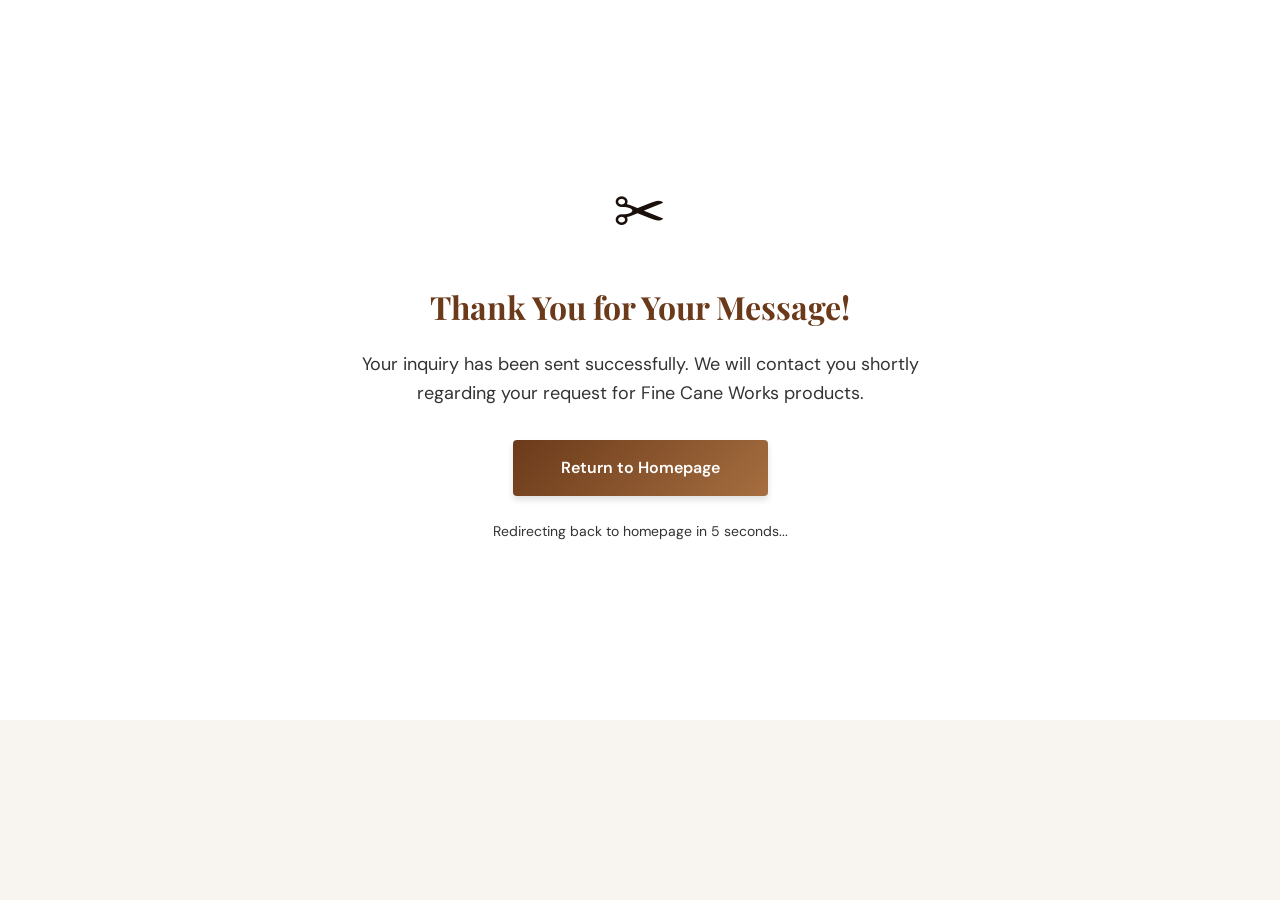
==== thanks.html @ 15c2ff58 "Add Website Pages" ====
<!DOCTYPE html>
<html lang="en">
<head>
    <meta charset="UTF-8">
    <meta name="viewport" content="width=device-width, initial-scale=1.0">
    <meta http-equiv="refresh" content="5;url=index.html">
    <title>Thank You - Fine Cane Works</title>
    <link rel="preconnect" href="https://fonts.googleapis.com">
    <link href="https://fonts.googleapis.com/css2?family=Playfair+Display:wght@400;700&family=DM+Sans:wght@400;500;600;700&display=swap" rel="stylesheet">
    <link rel="stylesheet" href="style.css">
    <style>
        .thank-you-page {
            min-height: 80vh;
            display: flex;
            flex-direction: column;
            align-items: center;
            justify-content: center;
            text-align: center;
            background: var(--color-white);
            padding: var(--spacing-xxxl);
        }
        .thank-you-icon {
            font-size: 4rem;
            margin-bottom: var(--spacing-lg);
        }
        .thank-you-title {
            font-size: var(--font-size-xxxl);
            color: var(--color-primary);
            margin-bottom: var(--spacing-lg);
        }
        .thank-you-message {
            font-size: var(--font-size-lg);
            color: var(--color-text-medium);
            max-width: 600px;
            margin-bottom: var(--spacing-xl);
        }
        .thank-you-btn {
            padding: var(--spacing-md) var(--spacing-xxl);
            font-size: var(--font-size-base);
            font-weight: 600;
            border-radius: var(--border-radius-sm);
            cursor: pointer;
            transition: transform var(--transition-speed) var(--transition-easing);
        }
        .thank-you-btn:hover { transform: translateY(-2px); }
        .auto-redirect {
            font-size: var(--font-size-sm);
            color: var(--color-text-medium);
            margin-top: var(--spacing-lg);
        }
    </style>
    <style>
        .thank-you-page {
            min-height: 80vh;
            display: flex;
            flex-direction: column;
            align-items: center;
            justify-content: center;
            text-align: center;
            background: var(--color-white);
            padding: var(--spacing-xxxl);
        }
        .thank-you-icon {
            font-size: 4rem;
            margin-bottom: var(--spacing-lg);
        }
        .thank-you-title {
            font-size: var(--font-size-xxxl);
            color: var(--color-primary);
            margin-bottom: var(--spacing-lg);
        }
        .thank-you-message {
            font-size: var(--font-size-lg);
            color: var(--color-text-medium);
            max-width: 600px;
            margin-bottom: var(--spacing-xl);
        }
        .thank-you-btn {
            padding: var(--spacing-md) var(--spacing-xxl);
            font-size: var(--font-size-base);
            font-weight: 600;
            border-radius: var(--border-radius-sm);
            cursor: pointer;
            transition: transform var(--transition-speed) var(--transition-easing);
        }
        .thank-you-btn:hover { transform: translateY(-2px); }
    </style>
</head>
<body>
    <a href="index.html" class="skip-link">Skip to main content</a>

    <main>
        <div class="thank-you-page">
            <div class="thank-you-icon">✂</div>
            <h1 class="thank-you-title">Thank You for Your Message!</h1>
            <p class="thank-you-message">
                Your inquiry has been sent successfully. We will contact you shortly regarding your request for Fine Cane Works products.
            </p>
            <a href="index.html" class="btn btn-primary thank-you-btn">Return to Homepage</a>
            <p class="auto-redirect">Redirecting back to homepage in 5 seconds...</p>
        </div>
    </main>
</body>
</html>
---- style.css ----
/* ========================================
   Fine Cane Works - Clean Website
   No Images - Text Focused Design
   ======================================== */

:root {
    /* High Contrast Colors */
    --color-primary: #6B3A1A;
    --color-primary-dark: #4a2910;
    --color-secondary: #D4B88C;
    --color-accent: #A66E40;
    --color-text: #1a0f0a;
    --color-text-medium: #333333;
    --color-text-light: #555555;
    --color-white: #FFFFFF;
    --color-light-bg: #F8F5F0;
    --color-light-border: #E8E4DA;
    --color-success: #10b981;
    --color-error: #ef4444;

    /* Gradients */
    --gradient-primary: linear-gradient(135deg, var(--color-primary), var(--color-accent));

    /* Spacing */
    --spacing-xs: 0.25rem;
    --spacing-sm: 0.5rem;
    --spacing-md: 1rem;
    --spacing-lg: 1.5rem;
    --spacing-xl: 2rem;
    --spacing-xxl: 3rem;
    --spacing-xxxl: 4rem;

    /* Typography */
    --font-heading: 'Playfair Display', serif;
    --font-body: 'DM Sans', sans-serif;
    --font-size-xs: 0.75rem;
    --font-size-sm: 0.875rem;
    --font-size-base: 1rem;
    --font-size-lg: 1.125rem;
    --font-size-xl: 1.25rem;
    --font-size-xxl: 1.5rem;
    --font-size-xxxl: 2rem;
    --font-size-hero: 2.8rem;
    --line-height-tight: 1.2;
    --line-height-normal: 1.6;
    --line-height-loose: 1.75;

    /* Effects */
    --transition-speed: 0.3s;
    --transition-easing: ease;
    --shadow-sm: 0 1px 3px rgba(0, 0, 0, 0.08);
    --shadow-md: 0 4px 6px rgba(0, 0, 0, 0.12);
    --shadow-lg: 0 10px 25px rgba(0, 0, 0, 0.15);
    --shadow-xl: 0 20px 40px rgba(0, 0, 0, 0.18);
    --border-radius: 8px;
    --border-radius-sm: 4px;
}

/* Reset & Base */
*, *::before, *::after {
    box-sizing: border-box;
    margin: 0;
    padding: 0;
}

html {
    scroll-behavior: smooth;
    font-size: 100%;
    -webkit-font-smoothing: antialiased;
    -moz-osx-font-smoothing: grayscale;
}

body {
    font-family: var(--font-body);
    font-size: var(--font-size-base);
    line-height: var(--line-height-normal);
    color: var(--color-text);
    background-color: var(--color-light-bg);
    font-weight: 400;
}

/* Typography */
h1, h2, h3, h4, h5, h6 {
    font-family: var(--font-heading);
    line-height: var(--line-height-tight);
    font-weight: 700;
    color: var(--color-text);
    margin-bottom: var(--spacing-md);
}

h1 { font-size: var(--font-size-hero); }
h2 { font-size: var(--font-size-xxl); }
h3 { font-size: var(--font-size-xxl); }

p {
    margin-bottom: var(--spacing-md);
    color: var(--color-text-medium);
}

a {
    color: var(--color-primary);
    text-decoration: none;
    transition: var(--transition-speed) var(--transition-easing);
}

a:hover { text-decoration: underline; }

a:focus-visible {
    outline: 2px solid var(--color-primary);
    outline-offset: 2px;
}

/* Utilities */
.container {
    width: 100%;
    max-width: 1200px;
    margin: 0 auto;
    padding: 0 var(--spacing-xxxl);
}

.text-center { text-align: center; }
.btn {
    display: inline-block;
    padding: var(--spacing-sm) var(--spacing-xxl);
    font-size: var(--font-size-base);
    font-weight: 600;
    text-align: center;
    border: none;
    border-radius: var(--border-radius-sm);
    cursor: pointer;
    transition: var(--transition-speed) var(--transition-easing);
    line-height: 1.5;
}

.btn:hover, .btn:focus-visible { transform: translateY(-2px); }

.btn-primary {
    background: var(--gradient-primary);
    color: var(--color-white);
    box-shadow: var(--shadow-md);
}

.btn-primary:hover, .btn-primary:focus-visible { box-shadow: var(--shadow-lg); }

.btn-secondary {
    background: var(--color-primary);
    color: var(--color-white);
    box-shadow: var(--shadow-md);
}

.btn-outline {
    background-color: transparent;
    color: var(--color-primary);
    border: 2px solid var(--color-primary);
}

.btn-block { width: 100%; }

.skip-link {
    position: absolute;
    top: -40px;
    left: 6px;
    background: var(--color-primary);
    color: var(--color-white);
    padding: var(--spacing-xs) var(--spacing-md);
    text-decoration: none;
    border-radius: var(--border-radius-sm);
    z-index: 1000;
    transition: var(--transition-speed) var(--transition-easing);
}

.skip-link:focus { top: 6px; }

/* Header */
.site-header {
    position: sticky;
    top: 0;
    background: var(--color-white);
    border-bottom: 1px solid var(--color-light-border);
    padding: var(--spacing-md) 0;
    z-index: 99;
    box-shadow: var(--shadow-sm);
}

.header-container {
    display: flex;
    justify-content: space-between;
    align-items: center;
}

.logo {
    display: flex;
    align-items: center;
    gap: var(--spacing-sm);
    font-family: var(--font-heading);
    font-size: var(--font-size-xxl);
    font-weight: 700;
    color: var(--color-primary);
}

.logo-icon { font-size: 1.5rem; }

.main-nav { position: relative; }

.nav-links {
    display: flex;
    gap: var(--spacing-xxl);
    list-style: none;
}

.nav-link {
    color: var(--color-text);
    font-weight: 500;
    padding: var(--spacing-sm) 0;
    position: relative;
    font-size: var(--font-size-sm);
}

.nav-link:hover, .nav-link:focus-visible { color: var(--color-primary); }

.nav-link::after {
    content: '';
    position: absolute;
    bottom: 0;
    left: 0;
    width: 0;
    height: 2px;
    background: var(--color-primary);
    transition: width var(--transition-speed) var(--transition-easing);
}

.nav-link:hover::after, .nav-link:focus-visible::after { width: 100%; }

/* Mobile Menu */
.mobile-menu-btn {
    display: none;
    background: none;
    border: none;
    cursor: pointer;
    padding: var(--spacing-sm);
    z-index: 1001;
}

.hamburger, .close-icon {
    display: block;
    width: 24px;
    height: 2px;
    background: var(--color-text);
    position: relative;
    transition: var(--transition-speed) var(--transition-easing);
}

.hamburger { position: relative; }

.hamburger::before,
.hamburger::after {
    content: '';
    position: absolute;
    left: 0;
    right: 0;
    height: 2px;
    background: var(--color-text);
    transition: var(--transition-speed) var(--transition-easing);
}

.hamburger::before { top: -8px; }
.hamburger::after { top: 8px; }

.close-icon {
    position: absolute;
    top: 0;
    left: 50%;
    transform: translateX(-50%) rotate(45deg);
    opacity: 0;
    transition: opacity var(--transition-speed) var(--transition-easing);
}

.mobile-menu-btn[aria-expanded="true"] .hamburger { background: transparent; }
.mobile-menu-btn[aria-expanded="true"] .hamburger::before { transform: rotate(-45deg) translate(-50%, 50%); }
.mobile-menu-btn[aria-expanded="true"] .hamburger::after { transform: rotate(45deg) translate(-50%, -50%); }
.mobile-menu-btn[aria-expanded="true"] .close-icon { opacity: 1; }

/* Hero Section */
.hero {
    min-height: 80vh;
    padding: var(--spacing-xxxl) var(--spacing-xxxl) var(--spacing-xxxl) var(--spacing-xxxl);
    background: var(--gradient-primary);
    display: flex;
    align-items: center;
    justify-content: center;
    text-align: center;
}

.hero-content {
    max-width: 800px;
}

.hero-title {
    font-size: var(--font-size-xxxl);
    color: var(--color-white);
    line-height: var(--line-height-tight);
    margin-bottom: var(--spacing-lg);
}

.hero-subtitle {
    font-size: var(--font-size-lg);
    color: var(--color-white);
    margin-bottom: var(--spacing-xxl);
    font-weight: 400;
}

.hero-cta {
    display: flex;
    gap: var(--spacing-md);
    flex-wrap: wrap;
    justify-content: center;
}

/* Section Styles */
section { padding: var(--spacing-xxxl) var(--spacing-xxxl); }

.section-header {
    text-align: center;
    margin-bottom: var(--spacing-xxxl);
}

.section-title {
    font-size: var(--font-size-xxxl);
    color: var(--color-primary);
    margin-bottom: var(--spacing-md);
    position: relative;
}

.section-title::after {
    content: '';
    position: absolute;
    bottom: -10px;
    left: 50%;
    transform: translateX(-50%);
    width: 60px;
    height: 3px;
    background: var(--gradient-primary);
    border-radius: 2px;
}

.section-subtitle {
    font-size: var(--font-size-lg);
    color: var(--color-text-medium);
}

.lead {
    font-size: var(--font-size-lg);
    font-weight: 500;
    color: var(--color-text);
    margin-bottom: var(--spacing-lg);
    line-height: var(--line-height-loose);
}

/* About Section */
.about {
    background: var(--color-white);
}

.about-grid {
    display: grid;
    grid-template-columns: 1fr;
    gap: var(--spacing-xxxl);
    align-items: center;
}

.about-text { color: var(--color-text); }

.about-text p {
    color: var(--color-text-medium);
    line-height: var(--line-height-loose);
}

.features-grid {
    display: grid;
    grid-template-columns: repeat(auto-fit, minmax(200px, 1fr));
    gap: var(--spacing-lg);
    margin-top: var(--spacing-lg);
}

.feature-item {
    background: var(--color-light-bg);
    padding: var(--spacing-md);
    border-radius: var(--border-radius);
    text-align: center;
    border: 1px solid var(--color-light-border);
}

.feature-item .feature-icon {
    font-size: 2rem;
    display: block;
    margin-bottom: var(--spacing-sm);
    color: var(--color-primary);
}

.feature-item h4 {
    font-size: var(--font-size-base);
    color: var(--color-text);
    margin-bottom: var(--spacing-xs);
}

.feature-item p {
    font-size: var(--font-size-sm);
    color: var(--color-text-medium);
    margin-bottom: 0;
}

.craft { background: var(--color-light-bg); }

.craft-content {
    display: grid;
    grid-template-columns: 1fr;
    gap: var(--spacing-xxxl);
    align-items: center;
}

.craft-text { color: var(--color-text); }

.craft-list {
    list-style: none;
    display: grid;
    gap: var(--spacing-sm);
}

.craft-list li {
    display: flex;
    align-items: center;
    gap: var(--spacing-xs);
    font-size: var(--font-size-sm);
    padding: var(--spacing-xs) 0;
}

.craft-note {
    margin-top: var(--spacing-lg);
    font-style: italic;
    color: var(--color-text-medium);
    padding: var(--spacing-md);
    background: var(--color-white);
    border-radius: var(--border-radius);
}

.product-grid {
    display: grid;
    grid-template-columns: repeat(auto-fit, minmax(280px, 1fr));
    gap: var(--spacing-xxl);
}

.product-card {
    background: var(--color-white);
    border-radius: var(--border-radius);
    box-shadow: var(--shadow-md);
    transition: transform var(--transition-speed) var(--transition-easing),
                box-shadow var(--transition-speed) var(--transition-easing);
    border: 1px solid var(--color-light-border);
    overflow: hidden;
}

.product-card:hover {
    transform: translateY(-8px);
    box-shadow: var(--shadow-lg);
}

.product-image {
    background: linear-gradient(135deg, var(--color-light-bg), var(--color-light-border));
    height: 200px;
    display: flex;
    align-items: center;
    justify-content: center;
}

.product-placeholder {
    display: flex;
    flex-direction: column;
    align-items: center;
    justify-content: center;
    gap: 0.5rem;
}

.product-placeholder::before {
    content: "";
    font-size: 3rem;
    color: var(--color-primary);
}

.product-placeholder span {
    color: var(--color-primary);
    font-size: var(--font-size-lg);
    font-weight: 700;
}

.product-info { padding: var(--spacing-lg); }

.product-name {
    color: var(--color-primary);
    margin-bottom: var(--spacing-sm);
}

.product-description {
    color: var(--color-text-medium);
    font-size: var(--font-size-sm);
    line-height: var(--line-height-loose);
    margin-bottom: var(--spacing-md);
}

.product-features {
    list-style: none;
    padding-left: 0;
    margin-bottom: var(--spacing-md);
    font-size: var(--font-size-sm);
}

.product-features li {
    padding: 2px 0;
    border-bottom: 1px solid var(--color-light-border);
}

.product-features li:last-child { border-bottom: none; }

/* Contact Section */
.contact {
    background: var(--color-white);
    color: var(--color-text);
}

.contact-content {
    display: grid;
    grid-template-columns: 1fr 1fr;
    gap: var(--spacing-xxxl);
}

.contact-heading {
    font-size: var(--font-size-xxl);
    color: var(--color-text);
    margin-bottom: var(--spacing-lg);
}

.contact-detail {
    margin-bottom: var(--spacing-md);
    font-size: var(--font-size-sm);
    color: var(--color-text-medium);
}

.contact-link {
    color: var(--color-primary);
    font-weight: 500;
}

.contact-link:hover { color: var(--color-primary-dark); }

.contact-note { margin-top: var(--spacing-lg); font-size: var(--font-size-sm); opacity: 0.9; }

.contact-actions {
    display: flex;
    flex-direction: column;
    gap: var(--spacing-md);
    margin-top: var(--spacing-xl);
}

.contact-form-container {
    background: var(--color-white);
    border-radius: var(--border-radius);
    padding: var(--spacing-xxxl);
    box-shadow: var(--shadow-xl);
}

.contact-form h3 {
    font-size: var(--font-size-xxl);
    color: var(--color-text);
    margin-bottom: var(--spacing-xxl);
}

.form-group { margin-bottom: var(--spacing-lg); }

.help-text {
    font-size: var(--font-size-xs);
    color: var(--color-text-light);
    margin-top: var(--spacing-xs);
}

.form-label {
    display: block;
    font-weight: 600;
    margin-bottom: var(--spacing-xs);
    color: var(--color-text);
    font-size: var(--font-size-sm);
}

.required { color: var(--color-error); }

.form-input,
.form-select,
.form-textarea {
    width: 100%;
    padding: var(--spacing-md);
    border: 2px solid var(--color-light-border);
    border-radius: var(--border-radius-sm);
    font-family: var(--font-body);
    font-size: var(--font-size-base);
    color: var(--color-text);
    background: var(--color-white);
    transition: border-color var(--transition-speed) var(--transition-easing);
}

.form-select {
    appearance: none;
    background-image: url("data:image/svg+xml;charset=UTF-8,%3csvg xmlns='http://www.w3.org/2000/svg' viewBox='0 0 24 24' fill='%23666'%3e%3cpath d='M7 10l5 5 5-5z'/%3e%3c/svg%3e");
    background-repeat: no-repeat;
    background-position: right 10px center;
    background-size: 12px;
    padding-right: 40px;
}

.form-input:focus,
.form-select:focus,
.form-textarea:focus {
    outline: none;
    border-color: var(--color-primary);
    box-shadow: 0 0 0 3px rgba(107, 58, 26, 0.2);
}

.form-input::placeholder,
.form-textarea::placeholder { color: #9ca3af; }

.error-message {
    display: block;
    color: var(--color-error);
    font-size: var(--font-size-xs);
    margin-top: var(--spacing-xs);
    min-height: 1.2rem;
}

.form-success {
    margin-top: var(--spacing-md);
    padding: var(--spacing-md);
    background: var(--color-success);
    color: var(--color-white);
    border-radius: var(--border-radius-sm);
    display: none;
    text-align: center;
}

.form-success.show { display: block; animation: fadeIn 0.5s ease; }

.form-error {
    margin-top: var(--spacing-md);
    padding: var(--spacing-md);
    background: #ef4444;
    color: var(--color-white);
    border-radius: var(--border-radius-sm);
    display: none;
    text-align: center;
}

@keyframes fadeIn {
    from { opacity: 0; transform: translateY(-10px); }
    to { opacity: 1; transform: translateY(0); }
}

/* Footer */
.site-footer {
    background: var(--color-white);
    color: var(--color-text);
    padding: var(--spacing-xxxl) var(--spacing-xxxl);
    border-top: 1px solid var(--color-light-border);
}

.footer-content {
    display: flex;
    justify-content: space-between;
    align-items: flex-start;
    flex-wrap: wrap;
    gap: var(--spacing-xxl);
}

.footer-brand {
    display: flex;
    flex-direction: column;
    gap: var(--spacing-sm);
}

.footer-icon { font-size: 1.5rem; }

.footer-logo {
    font-family: var(--font-heading);
    font-size: var(--font-size-xxl);
    font-weight: 700;
    color: var(--color-primary);
}

.footer-tagline { font-size: var(--font-size-sm); color: var(--color-text-medium); }

.footer-nav { list-style: none; padding: 0; margin: 0; display: flex; gap: var(--spacing-lg); }

.footer-link { color: var(--color-text); font-size: var(--font-size-sm); padding: var(--spacing-xs) 0; }

.footer-link:hover { color: var(--color-primary); text-decoration: underline; }

.footer-bottom {
    display: flex;
    flex-direction: column;
    align-items: center;
    gap: var(--spacing-sm);
    padding-top: var(--spacing-lg);
    margin-top: var(--spacing-lg);
    border-top: 1px solid var(--color-light-border);
}

.footer-copyright { font-size: var(--font-size-sm); color: var(--color-text-medium); }
.footer-location { font-size: var(--font-size-sm); color: var(--color-text-medium); }

/* Responsive */
@media (max-width: 992px) {
    .hero { padding: var(--spacing-xxxl) var(--spacing-lg); min-height: auto; text-align: center; }
    .hero-content { max-width: 100%; }
    .contact-content { grid-template-columns: 1fr; gap: var(--spacing-xxl); }
    .product-grid { grid-template-columns: repeat(auto-fit, minmax(250px, 1fr)); }
}

@media (max-width: 768px) {
    .nav-links {
        display: none;
        position: absolute;
        top: 100%;
        right: 0;
        background: var(--color-white);
        flex-direction: column;
        padding: var(--spacing-lg);
        box-shadow: var(--shadow-lg);
        border-radius: var(--border-radius);
        min-width: 200px;
        gap: var(--spacing-md);
    }

    .nav-links.show { display: flex; }

    .mobile-menu-btn { display: block; }

    .section-title { font-size: 2rem; }
}

@media (max-width: 480px) {
    .hero-title { font-size: 2rem; }
    section { padding: var(--spacing-lg); }
    .container { padding: 0 var(--spacing-lg); }
}

@media (prefers-reduced-motion: reduce) {
    *, *::before, *::after {
        animation-duration: 0.01ms !important;
        transition-duration: 0.01ms !important;
    }
}
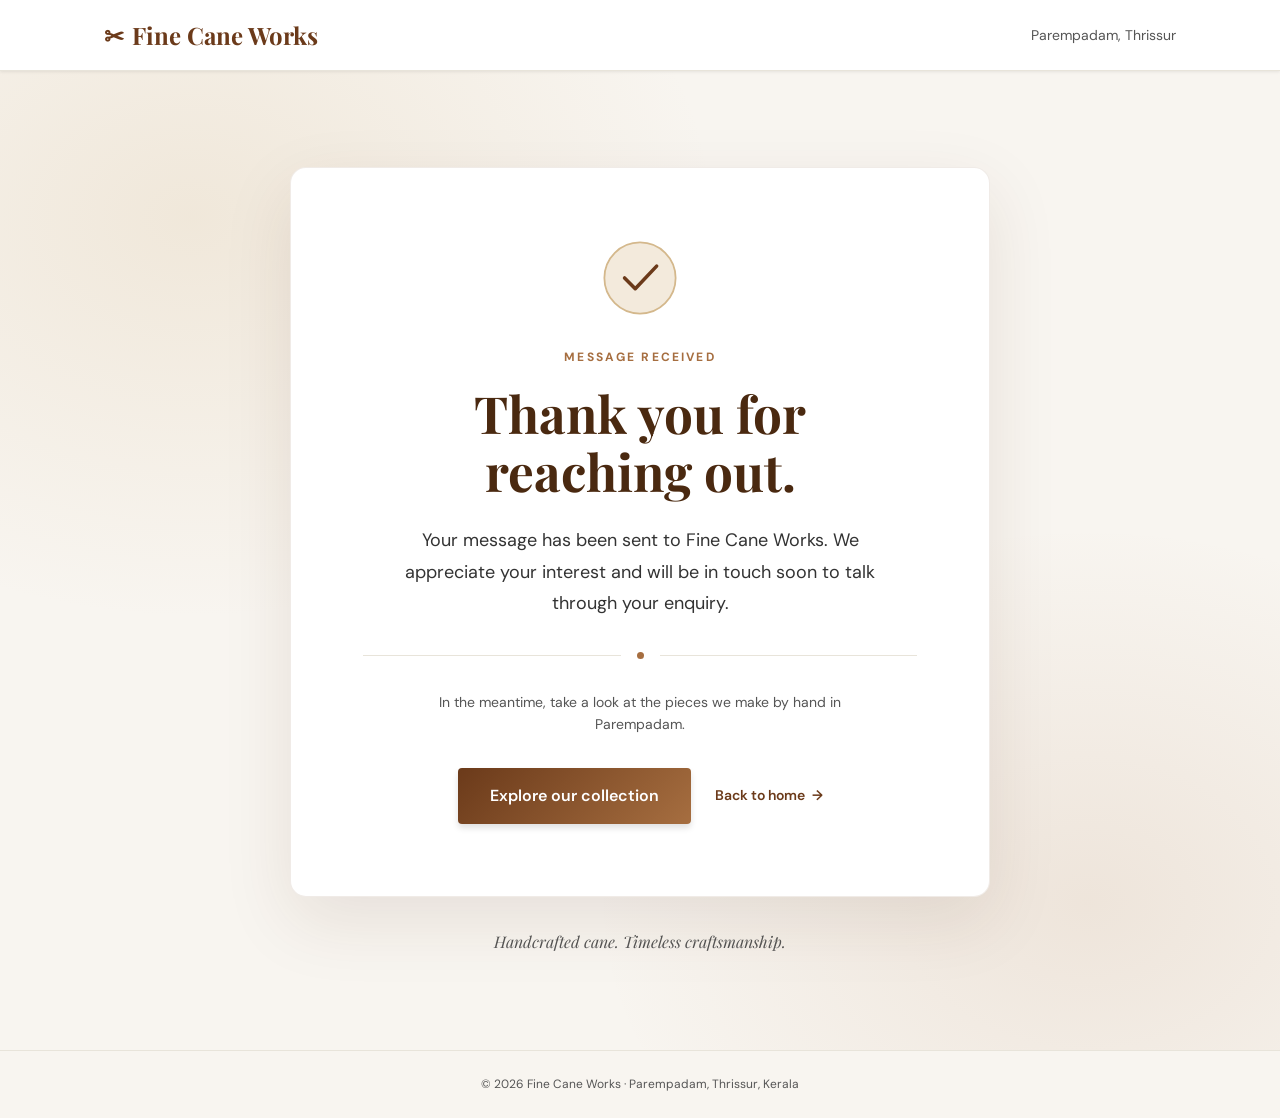
==== commit b2b02d85: "Upgrade Fine Cane Works website Co-authored-by: Copilot <223556219+Copilot@users.noreply.github.com>" ====
--- a/thanks.html
+++ b/thanks.html
@@ -3,102 +3,58 @@
 <head>
     <meta charset="UTF-8">
     <meta name="viewport" content="width=device-width, initial-scale=1.0">
-    <meta http-equiv="refresh" content="5;url=index.html">
-    <title>Thank You - Fine Cane Works</title>
+    <meta name="description" content="Thank you for contacting Fine Cane Works. We look forward to helping with your cane furniture enquiry.">
+    <meta name="theme-color" content="#f8f5f0">
+    <title>Thank You | Fine Cane Works</title>
     <link rel="preconnect" href="https://fonts.googleapis.com">
+    <link rel="preconnect" href="https://fonts.gstatic.com" crossorigin>
     <link href="https://fonts.googleapis.com/css2?family=Playfair+Display:wght@400;700&family=DM+Sans:wght@400;500;600;700&display=swap" rel="stylesheet">
+    <link rel="icon" type="image/svg+xml" href="favicon.svg">
     <link rel="stylesheet" href="style.css">
-    <style>
-        .thank-you-page {
-            min-height: 80vh;
-            display: flex;
-            flex-direction: column;
-            align-items: center;
-            justify-content: center;
-            text-align: center;
-            background: var(--color-white);
-            padding: var(--spacing-xxxl);
-        }
-        .thank-you-icon {
-            font-size: 4rem;
-            margin-bottom: var(--spacing-lg);
-        }
-        .thank-you-title {
-            font-size: var(--font-size-xxxl);
-            color: var(--color-primary);
-            margin-bottom: var(--spacing-lg);
-        }
-        .thank-you-message {
-            font-size: var(--font-size-lg);
-            color: var(--color-text-medium);
-            max-width: 600px;
-            margin-bottom: var(--spacing-xl);
-        }
-        .thank-you-btn {
-            padding: var(--spacing-md) var(--spacing-xxl);
-            font-size: var(--font-size-base);
-            font-weight: 600;
-            border-radius: var(--border-radius-sm);
-            cursor: pointer;
-            transition: transform var(--transition-speed) var(--transition-easing);
-        }
-        .thank-you-btn:hover { transform: translateY(-2px); }
-        .auto-redirect {
-            font-size: var(--font-size-sm);
-            color: var(--color-text-medium);
-            margin-top: var(--spacing-lg);
-        }
-    </style>
-    <style>
-        .thank-you-page {
-            min-height: 80vh;
-            display: flex;
-            flex-direction: column;
-            align-items: center;
-            justify-content: center;
-            text-align: center;
-            background: var(--color-white);
-            padding: var(--spacing-xxxl);
-        }
-        .thank-you-icon {
-            font-size: 4rem;
-            margin-bottom: var(--spacing-lg);
-        }
-        .thank-you-title {
-            font-size: var(--font-size-xxxl);
-            color: var(--color-primary);
-            margin-bottom: var(--spacing-lg);
-        }
-        .thank-you-message {
-            font-size: var(--font-size-lg);
-            color: var(--color-text-medium);
-            max-width: 600px;
-            margin-bottom: var(--spacing-xl);
-        }
-        .thank-you-btn {
-            padding: var(--spacing-md) var(--spacing-xxl);
-            font-size: var(--font-size-base);
-            font-weight: 600;
-            border-radius: var(--border-radius-sm);
-            cursor: pointer;
-            transition: transform var(--transition-speed) var(--transition-easing);
-        }
-        .thank-you-btn:hover { transform: translateY(-2px); }
-    </style>
 </head>
-<body>
-    <a href="index.html" class="skip-link">Skip to main content</a>
+<body class="thank-you-body">
+    <a href="#main-content" class="skip-link">Skip to main content</a>
 
-    <main>
-        <div class="thank-you-page">
-            <div class="thank-you-icon">✂</div>
-            <h1 class="thank-you-title">Thank You for Your Message!</h1>
-            <p class="thank-you-message">
-                Your inquiry has been sent successfully. We will contact you shortly regarding your request for Fine Cane Works products.
-            </p>
-            <a href="index.html" class="btn btn-primary thank-you-btn">Return to Homepage</a>
-            <p class="auto-redirect">Redirecting back to homepage in 5 seconds...</p>
+    <header class="site-header thank-you-header">
+        <div class="container header-container">
+            <a href="index.html" class="logo" aria-label="Fine Cane Works home">
+                <span class="logo-icon" aria-hidden="true">✂</span>
+                <span class="logo-text">Fine Cane Works</span>
+            </a>
+            <span class="thank-you-location">Parempadam, Thrissur</span>
         </div>
+    </header>
+
+    <main id="main-content" class="thank-you-main">
+        <section class="thank-you-page" aria-labelledby="thank-you-title">
+            <div class="thank-you-card">
+                <div class="thank-you-icon" aria-hidden="true">
+                    <svg viewBox="0 0 64 64" focusable="false">
+                        <circle cx="32" cy="32" r="30"></circle>
+                        <path d="m19 32 9 9 18-19"></path>
+                    </svg>
+                </div>
+                <p class="thank-you-eyebrow">MESSAGE RECEIVED</p>
+                <h1 class="thank-you-title" id="thank-you-title">Thank you for reaching out.</h1>
+                <p class="thank-you-message">
+                    Your message has been sent to Fine Cane Works. We appreciate your interest and will be in touch soon to talk through your enquiry.
+                </p>
+                <div class="thank-you-divider" aria-hidden="true"><span></span></div>
+                <p class="thank-you-note">In the meantime, take a look at the pieces we make by hand in Parempadam.</p>
+                <div class="thank-you-actions">
+                    <a href="index.html#products" class="btn btn-primary thank-you-btn">Explore our collection</a>
+                    <a href="index.html" class="thank-you-home-link">Back to home <span aria-hidden="true">→</span></a>
+                </div>
+            </div>
+            <p class="thank-you-signoff">Handcrafted cane. Timeless craftsmanship.</p>
+        </section>
     </main>
+
+    <footer class="thank-you-footer">
+        <p>&copy; <span id="current-year">2026</span> Fine Cane Works <span aria-hidden="true">·</span> Parempadam, Thrissur, Kerala</p>
+    </footer>
+    <script>
+        document.getElementById('current-year').textContent = new Date().getFullYear();
+    </script>
 </body>
-</html>+</html>
--- a/style.css
+++ b/style.css
@@ -712,6 +712,176 @@
 .footer-copyright { font-size: var(--font-size-sm); color: var(--color-text-medium); }
 .footer-location { font-size: var(--font-size-sm); color: var(--color-text-medium); }
 
+.thank-you-body {
+    min-height: 100vh;
+    background: var(--color-light-bg);
+}
+
+.thank-you-header {
+    position: relative;
+    padding: var(--spacing-md) 0;
+}
+
+.thank-you-location {
+    color: var(--color-text-light);
+    font-size: var(--font-size-sm);
+}
+
+.thank-you-main { min-height: calc(100vh - 156px); }
+
+.thank-you-page {
+    min-height: inherit;
+    display: flex;
+    flex-direction: column;
+    align-items: center;
+    justify-content: center;
+    padding: clamp(var(--spacing-xxl), 8vw, 6rem) var(--spacing-lg);
+    background:
+        radial-gradient(ellipse at 15% 15%, rgba(212, 184, 140, 0.22), transparent 34%),
+        radial-gradient(ellipse at 85% 85%, rgba(166, 110, 64, 0.12), transparent 32%);
+}
+
+.thank-you-card {
+    width: min(100%, 700px);
+    padding: clamp(var(--spacing-xl), 7vw, 4.5rem);
+    text-align: center;
+    background: var(--color-white);
+    border: 1px solid rgba(107, 58, 26, 0.1);
+    border-radius: 16px;
+    box-shadow: 0 24px 70px rgba(74, 41, 16, 0.1);
+    animation: thank-you-arrive 650ms var(--transition-easing) both;
+}
+
+.thank-you-icon {
+    width: 76px;
+    height: 76px;
+    margin: 0 auto var(--spacing-xl);
+}
+
+.thank-you-icon svg {
+    display: block;
+    width: 100%;
+    height: 100%;
+}
+
+.thank-you-icon circle {
+    fill: #f3eadc;
+    stroke: var(--color-secondary);
+    stroke-width: 1.5;
+}
+
+.thank-you-icon path {
+    fill: none;
+    stroke: var(--color-primary);
+    stroke-width: 3;
+    stroke-linecap: round;
+    stroke-linejoin: round;
+}
+
+.thank-you-eyebrow {
+    margin-bottom: var(--spacing-md);
+    color: var(--color-accent);
+    font-size: var(--font-size-xs);
+    font-weight: 700;
+    letter-spacing: 0.18em;
+}
+
+.thank-you-title {
+    max-width: 540px;
+    margin: 0 auto var(--spacing-lg);
+    color: var(--color-primary-dark);
+    font-size: clamp(2.1rem, 5vw, 3.2rem);
+    line-height: 1.15;
+}
+
+.thank-you-message {
+    max-width: 510px;
+    margin: 0 auto;
+    color: var(--color-text-medium);
+    font-size: var(--font-size-lg);
+    line-height: var(--line-height-loose);
+}
+
+.thank-you-divider {
+    display: flex;
+    align-items: center;
+    gap: var(--spacing-md);
+    width: 100%;
+    margin: var(--spacing-xl) 0;
+    color: var(--color-secondary);
+}
+
+.thank-you-divider::before,
+.thank-you-divider::after {
+    height: 1px;
+    flex: 1;
+    background: var(--color-light-border);
+    content: "";
+}
+
+.thank-you-divider span {
+    width: 7px;
+    height: 7px;
+    border-radius: 50%;
+    background: var(--color-accent);
+}
+
+.thank-you-note {
+    max-width: 440px;
+    margin: 0 auto var(--spacing-xl);
+    color: var(--color-text-light);
+    font-size: var(--font-size-sm);
+}
+
+.thank-you-actions {
+    display: flex;
+    flex-wrap: wrap;
+    align-items: center;
+    justify-content: center;
+    gap: var(--spacing-lg);
+}
+
+.thank-you-btn { padding: var(--spacing-md) var(--spacing-xl); }
+
+.thank-you-home-link {
+    color: var(--color-primary);
+    font-size: var(--font-size-sm);
+    font-weight: 600;
+}
+
+.thank-you-home-link span {
+    display: inline-block;
+    margin-left: var(--spacing-xs);
+    transition: transform var(--transition-speed) var(--transition-easing);
+}
+
+.thank-you-home-link:hover span { transform: translateX(3px); }
+
+.thank-you-signoff {
+    margin: var(--spacing-xl) 0 0;
+    color: var(--color-text-light);
+    font-family: var(--font-heading);
+    font-size: var(--font-size-base);
+    font-style: italic;
+}
+
+.thank-you-footer {
+    padding: var(--spacing-lg);
+    border-top: 1px solid var(--color-light-border);
+    text-align: center;
+}
+
+.thank-you-footer p {
+    margin: 0;
+    color: var(--color-text-light);
+    font-size: var(--font-size-xs);
+}
+
+@keyframes thank-you-arrive {
+    from { opacity: 0; transform: translateY(12px); }
+    to { opacity: 1; transform: translateY(0); }
+}
+
 /* Responsive */
 @media (max-width: 992px) {
     .hero { padding: var(--spacing-xxxl) var(--spacing-lg); min-height: auto; text-align: center; }
@@ -746,6 +916,9 @@
     .hero-title { font-size: 2rem; }
     section { padding: var(--spacing-lg); }
     .container { padding: 0 var(--spacing-lg); }
+    .thank-you-location { font-size: var(--font-size-xs); }
+    .thank-you-actions { flex-direction: column; gap: var(--spacing-md); }
+    .thank-you-btn { width: 100%; }
 }
 
 @media (prefers-reduced-motion: reduce) {
@@ -753,4 +926,739 @@
         animation-duration: 0.01ms !important;
         transition-duration: 0.01ms !important;
     }
+}
+
+/* Homepage refresh */
+.site-header:not(.thank-you-header) {
+    padding: 0.85rem 0;
+    background: rgba(255, 255, 255, 0.96);
+    backdrop-filter: blur(14px);
+}
+
+.site-header:not(.thank-you-header) > .container {
+    display: flex;
+    align-items: center;
+    justify-content: space-between;
+    gap: var(--spacing-xl);
+}
+
+.site-header:not(.thank-you-header) .logo {
+    flex-shrink: 0;
+    font-size: 1.4rem;
+}
+
+.site-header:not(.thank-you-header) .nav-links { gap: clamp(1rem, 2.5vw, 2rem); }
+
+.header-cta {
+    flex-shrink: 0;
+    padding: 0.65rem 1rem;
+    border: 1px solid rgba(107, 58, 26, 0.25);
+    border-radius: 999px;
+    color: var(--color-primary-dark);
+    font-size: var(--font-size-sm);
+    font-weight: 600;
+}
+
+.header-cta span { margin-left: var(--spacing-xs); }
+.header-cta:hover { background: var(--color-primary); color: var(--color-white); text-decoration: none; }
+
+.hero {
+    position: relative;
+    min-height: 640px;
+    padding: 4.5rem 0;
+    overflow: hidden;
+    background-color: #f3eddf;
+    background-image:
+        radial-gradient(ellipse at 86% 44%, rgba(212, 184, 140, 0.32), transparent 34%),
+        linear-gradient(90deg, rgba(255,255,255,0.28) 1px, transparent 1px),
+        linear-gradient(rgba(255,255,255,0.28) 1px, transparent 1px);
+    background-size: auto, 42px 42px, 42px 42px;
+}
+
+.hero .container {
+    display: grid;
+    grid-template-columns: minmax(0, 1fr) minmax(340px, 0.85fr);
+    align-items: center;
+    gap: clamp(2rem, 6vw, 5rem);
+}
+
+.hero-content {
+    max-width: 610px;
+    text-align: left;
+}
+
+.hero-eyebrow,
+.section-kicker {
+    color: var(--color-accent);
+    font-size: var(--font-size-xs);
+    font-weight: 700;
+    letter-spacing: 0.16em;
+}
+
+.hero-eyebrow {
+    display: flex;
+    align-items: center;
+    gap: 0.65rem;
+    margin-bottom: var(--spacing-lg);
+}
+
+.hero-eyebrow span {
+    width: 8px;
+    height: 8px;
+    border-radius: 50%;
+    background: #84916c;
+    box-shadow: 0 0 0 4px rgba(132, 145, 108, 0.15);
+}
+
+.hero-title {
+    max-width: 610px;
+    margin-bottom: var(--spacing-lg);
+    color: #38281d;
+    font-size: clamp(3rem, 6vw, 5.2rem);
+    line-height: 1.02;
+    letter-spacing: -0.035em;
+}
+
+.hero-title em {
+    color: var(--color-primary);
+    font-weight: 400;
+}
+
+.hero-subtitle {
+    max-width: 500px;
+    margin-bottom: var(--spacing-xl);
+    color: #5e554a;
+    font-size: clamp(1.05rem, 1.4vw, 1.2rem);
+    line-height: 1.8;
+}
+
+.hero-cta {
+    justify-content: flex-start;
+    align-items: center;
+    gap: 1.5rem;
+}
+
+.hero .btn-primary {
+    padding: 0.9rem 1.35rem;
+    border-radius: 999px;
+    background: var(--color-primary-dark);
+    box-shadow: 0 8px 20px rgba(74, 41, 16, 0.16);
+}
+
+.hero .btn-primary span { margin-left: 0.5rem; }
+.hero .btn-primary:hover { background: var(--color-primary); }
+
+.hero-text-link {
+    color: var(--color-primary-dark);
+    font-size: var(--font-size-sm);
+    font-weight: 600;
+}
+
+.hero-text-link span { margin-left: 0.35rem; }
+.hero-text-link:hover { text-decoration: none; }
+
+.hero-footnote {
+    display: flex;
+    align-items: center;
+    gap: 0.5rem;
+    margin: var(--spacing-xxl) 0 0;
+    color: #756a5d;
+    font-size: var(--font-size-xs);
+    letter-spacing: 0.02em;
+}
+
+.hero-footnote span { color: var(--color-accent); font-size: 1rem; }
+
+.hero-art {
+    position: relative;
+    display: grid;
+    min-height: 440px;
+    place-items: center;
+}
+
+.hero-art-ring {
+    position: absolute;
+    width: min(100%, 440px);
+    aspect-ratio: 1;
+    border: 1px solid rgba(107, 58, 26, 0.16);
+    border-radius: 50%;
+}
+
+.hero-chair {
+    position: relative;
+    z-index: 1;
+    width: min(100%, 450px);
+    filter: drop-shadow(0 18px 16px rgba(75, 52, 33, 0.12));
+}
+
+.hero-art-caption {
+    position: absolute;
+    right: 2%;
+    bottom: 4%;
+    z-index: 2;
+    padding: 0.8rem 1rem;
+    border: 1px solid rgba(107, 58, 26, 0.12);
+    border-radius: 999px;
+    background: rgba(255, 255, 255, 0.78);
+    color: #544436;
+    font-family: var(--font-heading);
+    font-size: var(--font-size-sm);
+    font-style: italic;
+}
+
+.hero-art-caption span {
+    margin-right: 0.5rem;
+    color: var(--color-accent);
+    font-family: var(--font-body);
+    font-size: var(--font-size-xs);
+    font-style: normal;
+    font-weight: 700;
+}
+
+.hero-spark {
+    position: absolute;
+    color: var(--color-accent);
+    font-size: 1.5rem;
+}
+
+.hero-spark-one { top: 12%; right: 12%; }
+.hero-spark-two { bottom: 22%; left: 3%; font-size: 1rem; }
+
+.proof-strip {
+    padding: 1.35rem 0;
+    border-bottom: 1px solid var(--color-light-border);
+    background: var(--color-white);
+}
+
+.proof-strip-inner {
+    display: flex;
+    align-items: center;
+    justify-content: space-around;
+    gap: 1.5rem;
+}
+
+.proof-strip-inner > p {
+    display: flex;
+    align-items: center;
+    gap: 0.7rem;
+    margin: 0;
+}
+
+.proof-number {
+    color: var(--color-primary);
+    font-family: var(--font-heading);
+    font-size: 1.8rem;
+    font-weight: 700;
+    line-height: 1;
+}
+
+.proof-number span { color: var(--color-accent); }
+.proof-mark { color: var(--color-accent); font-size: 1.35rem; }
+.proof-label { color: #554c42; font-size: var(--font-size-sm); }
+.proof-divider { width: 1px; height: 32px; background: var(--color-light-border); }
+
+.about,
+.craft,
+.products,
+.contact { padding: clamp(4rem, 8vw, 7.5rem) 0; }
+
+.about .section-header {
+    max-width: 700px;
+    margin: 0 0 3rem;
+    text-align: left;
+}
+
+.about .section-title {
+    margin: 0 0 1.2rem;
+    color: #38281d;
+    font-size: clamp(2.4rem, 4vw, 3.5rem);
+    line-height: 1.1;
+}
+
+.about .section-title::after {
+    left: 0;
+    transform: none;
+}
+
+.about .section-subtitle { max-width: 600px; font-size: var(--font-size-base); }
+.section-kicker { margin-bottom: var(--spacing-md); }
+
+.about-grid {
+    grid-template-columns: minmax(0, 1.4fr) minmax(250px, 0.7fr);
+    gap: clamp(2rem, 6vw, 5rem);
+}
+
+.about-text .lead { max-width: 740px; color: #44372c; }
+.about-text > p:not(.lead) { max-width: 700px; }
+
+.features-grid {
+    grid-template-columns: repeat(3, minmax(0, 1fr));
+    gap: 0.75rem;
+    margin-top: 2rem;
+}
+
+.feature-item {
+    padding: 1.15rem 0.8rem;
+    border: 0;
+    border-top: 1px solid var(--color-light-border);
+    border-radius: 0;
+    background: transparent;
+    text-align: left;
+}
+
+.feature-item .feature-icon {
+    margin-bottom: 0.8rem;
+    font-family: var(--font-heading);
+    font-size: 1.55rem;
+}
+
+.feature-item h4 { font-family: var(--font-body); }
+.feature-item p { line-height: 1.5; }
+
+.about-aside {
+    position: relative;
+    align-self: stretch;
+    display: flex;
+    min-height: 350px;
+    flex-direction: column;
+    justify-content: flex-end;
+    padding: clamp(1.5rem, 3vw, 2.5rem);
+    overflow: hidden;
+    border-radius: 4px;
+    background:
+        repeating-linear-gradient(45deg, transparent 0 13px, rgba(239, 223, 195, 0.07) 13px 15px),
+        linear-gradient(145deg, #59432e, #302a22);
+    color: #fffaf1;
+}
+
+.about-aside-mark {
+    position: absolute;
+    top: 1.5rem;
+    right: 1.5rem;
+    display: grid;
+    width: 64px;
+    height: 64px;
+    place-items: center;
+    border: 1px solid rgba(255, 250, 241, 0.38);
+    border-radius: 50%;
+    color: #f3debd;
+    font-family: var(--font-heading);
+    font-size: var(--font-size-sm);
+}
+
+.about-aside-kicker,
+.craft-highlight-index,
+.contact-kicker {
+    color: #d7bc94;
+    font-size: var(--font-size-xs);
+    font-weight: 700;
+    letter-spacing: 0.14em;
+}
+
+.about-aside h3 {
+    max-width: 330px;
+    margin: 0 0 var(--spacing-md);
+    color: #fffaf1;
+    font-size: clamp(1.7rem, 3vw, 2.2rem);
+}
+
+.about-aside > p:not(.about-aside-kicker) {
+    max-width: 330px;
+    color: rgba(255, 250, 241, 0.78);
+}
+
+.about-aside-link {
+    width: fit-content;
+    margin-top: 0.5rem;
+    color: #f3debd;
+    font-size: var(--font-size-sm);
+    font-weight: 600;
+}
+
+.about-aside-link span { margin-left: 0.4rem; }
+.about-aside-link:hover { color: var(--color-white); }
+
+.about-aside-decoration {
+    position: absolute;
+    top: 7rem;
+    left: calc(50% - 90px);
+    width: 180px;
+    height: 180px;
+    border: 1px solid rgba(239, 223, 195, 0.16);
+    border-radius: 50%;
+    box-shadow: 0 0 0 16px rgba(239, 223, 195, 0.035), 0 0 0 32px rgba(239, 223, 195, 0.025);
+}
+
+.craft { background: #eee8dc; }
+
+.craft .section-header { margin-bottom: 3rem; }
+
+.craft .section-title {
+    color: #38281d;
+    font-size: clamp(2.4rem, 4vw, 3.5rem);
+}
+
+.craft .section-subtitle { font-size: var(--font-size-base); }
+
+.craft-content {
+    grid-template-columns: minmax(0, 1.2fr) minmax(260px, 0.8fr);
+    gap: clamp(2rem, 7vw, 6rem);
+}
+
+.craft-list { grid-template-columns: repeat(2, minmax(0, 1fr)); gap: 0 1.5rem; }
+
+.craft-list li {
+    align-items: flex-start;
+    min-height: 48px;
+    padding: 0.7rem 0;
+    border-bottom: 1px solid rgba(107, 58, 26, 0.13);
+    color: #493b30;
+    line-height: 1.5;
+}
+
+.craft-list li::first-letter { color: var(--color-accent); }
+.craft-note { background: rgba(255, 255, 255, 0.66); }
+
+.craft-highlight {
+    position: relative;
+    display: flex;
+    min-height: 360px;
+    flex-direction: column;
+    justify-content: flex-end;
+    padding: clamp(1.75rem, 4vw, 3rem);
+    overflow: hidden;
+    border-radius: 4px;
+    background: #40382d;
+    color: #fffaf1;
+}
+
+.craft-highlight-pattern {
+    position: absolute;
+    inset: 0 0 32% 0;
+    opacity: 0.5;
+    background:
+        repeating-linear-gradient(0deg, transparent 0 15px, rgba(224, 194, 151, 0.35) 15px 17px),
+        repeating-linear-gradient(90deg, transparent 0 15px, rgba(224, 194, 151, 0.35) 15px 17px);
+    mask-image: linear-gradient(to bottom, #000 45%, transparent 100%);
+}
+
+.craft-highlight-quote {
+    position: relative;
+    margin: 1rem 0;
+    color: #fffaf1;
+    font-family: var(--font-heading);
+    font-size: clamp(1.5rem, 2.5vw, 2rem);
+    line-height: 1.35;
+}
+
+.craft-highlight-rule { width: 44px; height: 2px; margin: 0.5rem 0 1rem; background: #d7bc94; }
+.craft-highlight-caption { margin: 0; color: rgba(255, 250, 241, 0.7); font-size: var(--font-size-sm); }
+
+.products { background: #f7f4ed; }
+
+.products .section-header { max-width: 720px; margin: 0 auto 3rem; }
+
+.products .section-title {
+    color: #38281d;
+    font-size: clamp(2.4rem, 4vw, 3.5rem);
+}
+
+.products .section-subtitle { font-size: var(--font-size-base); }
+
+.inline-link { color: var(--color-primary); font-weight: 700; text-decoration: underline; text-underline-offset: 3px; }
+
+.product-grid {
+    grid-template-columns: repeat(6, minmax(0, 1fr));
+    gap: 1.25rem;
+}
+
+.product-card {
+    display: flex;
+    grid-column: span 2;
+    flex-direction: column;
+    border: 1px solid rgba(107, 58, 26, 0.1);
+    border-radius: 6px;
+    box-shadow: 0 5px 18px rgba(54, 39, 26, 0.045);
+}
+
+.product-card:nth-child(4) { grid-column: 2 / span 2; }
+
+.product-card:hover {
+    transform: translateY(-5px);
+    box-shadow: 0 16px 34px rgba(54, 39, 26, 0.12);
+}
+
+.product-image {
+    position: relative;
+    height: 220px;
+    overflow: hidden;
+    background-color: #e9e0d1;
+}
+
+.product-art-chair { background: linear-gradient(145deg, #e8ddca, #d9c6a9); color: #704b2e; }
+.product-art-swing { background: linear-gradient(145deg, #e3e7d8, #cbd4b9); color: #5d664b; }
+.product-art-table { background: linear-gradient(145deg, #e8d9cf, #d8bfb0); color: #805340; }
+.product-art-decor { background: linear-gradient(145deg, #dce5df, #bdd0c5); color: #4f6c5a; }
+.product-art-basket { background: linear-gradient(145deg, #eee4cf, #dfcda9); color: #89663c; }
+
+.product-number {
+    position: absolute;
+    top: 1rem;
+    left: 1rem;
+    z-index: 1;
+    color: currentColor;
+    font-size: var(--font-size-xs);
+    font-weight: 700;
+    letter-spacing: 0.12em;
+    opacity: 0.65;
+}
+
+.product-illustration {
+    position: absolute;
+    right: 0;
+    bottom: 0.3rem;
+    left: 0;
+    width: 180px;
+    max-width: 75%;
+    height: 90%;
+    margin: auto;
+    transition: transform 450ms var(--transition-easing);
+}
+
+.product-card:hover .product-illustration { transform: translateY(-5px) scale(1.035); }
+
+.product-info {
+    display: flex;
+    flex: 1;
+    flex-direction: column;
+    padding: 1.35rem;
+}
+
+.product-name { color: #38281d; font-size: 1.35rem; }
+.product-description { min-height: 5.5rem; color: #665c50; line-height: 1.65; }
+.product-features { margin: 0 0 1.4rem; color: #554c42; }
+
+.product-features li {
+    padding: 0.4rem 0;
+    border-color: #eee8de;
+}
+
+.product-features li::before {
+    display: inline-block;
+    width: 0.35rem;
+    height: 0.55rem;
+    margin-right: 0.5rem;
+    border-right: 1.5px solid #87916f;
+    border-bottom: 1.5px solid #87916f;
+    content: "";
+    transform: rotate(45deg) translateY(-0.1rem);
+}
+
+.product-card .btn-outline {
+    display: flex;
+    width: 100%;
+    align-items: center;
+    justify-content: space-between;
+    margin-top: auto;
+    padding: 0.75rem 0.85rem;
+    border: 1px solid rgba(107, 58, 26, 0.25);
+    border-radius: 3px;
+    color: var(--color-primary-dark);
+    font-size: var(--font-size-sm);
+}
+
+.product-card .btn-outline:hover {
+    border-color: var(--color-primary);
+    background: var(--color-primary);
+    color: var(--color-white);
+}
+
+.contact {
+    background:
+        radial-gradient(ellipse at 0% 100%, rgba(140, 105, 66, 0.19), transparent 40%),
+        #302a23;
+    color: #fffaf1;
+}
+
+.contact .section-kicker { color: #d7bc94; }
+.contact .section-title { color: #fffaf1; font-size: clamp(2.4rem, 4vw, 3.5rem); }
+.contact .section-title::after { background: #d7bc94; }
+.contact .section-subtitle { color: rgba(255, 250, 241, 0.72); font-size: var(--font-size-base); }
+
+.contact-content {
+    grid-template-columns: minmax(0, 0.9fr) minmax(0, 1.1fr);
+    align-items: start;
+    gap: clamp(2rem, 6vw, 5rem);
+}
+
+.contact-address { font-style: normal; }
+.contact-heading { max-width: 390px; color: #fffaf1; font-size: clamp(1.8rem, 3vw, 2.5rem); }
+
+.contact-detail {
+    display: grid;
+    grid-template-columns: 58px 1fr;
+    gap: 0.8rem;
+    padding: 0.9rem 0;
+    border-bottom: 1px solid rgba(255, 250, 241, 0.14);
+    color: rgba(255, 250, 241, 0.85);
+}
+
+.contact-detail-label {
+    color: #d7bc94;
+    font-size: 0.68rem;
+    font-weight: 700;
+    letter-spacing: 0.12em;
+}
+
+.contact-link { color: #fffaf1; }
+.contact-link:hover { color: #e6c89d; }
+
+.contact-note {
+    max-width: 380px;
+    margin-top: 1.4rem;
+    color: rgba(255, 250, 241, 0.7);
+    line-height: 1.7;
+}
+
+.contact-actions { flex-direction: row; flex-wrap: wrap; }
+.contact .btn-secondary { background: #788366; }
+.contact .btn-secondary:hover { background: #899574; }
+
+.contact .btn-outline {
+    border-color: rgba(255, 250, 241, 0.55);
+    color: #fffaf1;
+}
+
+.contact .btn-outline:hover { background: rgba(255, 255, 255, 0.1); }
+
+.contact-form-container {
+    padding: clamp(1.4rem, 4vw, 2.5rem);
+    border: 1px solid rgba(107, 58, 26, 0.08);
+    border-radius: 6px;
+    background: #fffdf9;
+    box-shadow: 0 20px 50px rgba(0, 0, 0, 0.17);
+}
+
+.contact-form-intro { margin-bottom: 1.5rem; }
+.contact-form-intro h3 { margin-bottom: 0.35rem; color: #38281d; font-size: 1.65rem; }
+.contact-form-intro p { margin: 0; color: #756a5d; font-size: var(--font-size-sm); }
+.contact-form .form-group { margin-bottom: 1rem; }
+
+.form-input,
+.form-textarea {
+    border: 1px solid #ded5c8;
+    border-radius: 3px;
+}
+
+.form-input:focus,
+.form-select:focus,
+.form-textarea:focus { box-shadow: 0 0 0 3px rgba(107, 58, 26, 0.13); }
+
+.contact-help { margin-top: 0.35rem; }
+.contact-form .btn-primary { border-radius: 3px; background: var(--color-primary-dark); }
+.contact-form .btn-primary:hover { background: var(--color-primary); }
+
+.site-footer { padding: 3rem 0 1.5rem; }
+.footer-nav nav { display: flex; flex-wrap: wrap; gap: 1rem 1.5rem; }
+.footer-nav { display: block; }
+.footer-bottom { flex-direction: row; justify-content: space-between; }
+
+@media (max-width: 992px) {
+    .hero { min-height: 560px; padding: 3.5rem 0; text-align: left; }
+    .hero .container { grid-template-columns: minmax(0, 1fr) minmax(280px, 0.8fr); gap: 1.5rem; }
+    .hero-art { min-height: 360px; }
+    .hero-title { font-size: clamp(2.8rem, 6vw, 4rem); }
+    .about-grid { grid-template-columns: minmax(0, 1.2fr) minmax(230px, 0.8fr); gap: 2rem; }
+    .features-grid { grid-template-columns: 1fr; gap: 0.2rem; }
+    .feature-item { display: grid; grid-template-columns: 32px 1fr; column-gap: 0.65rem; padding: 0.65rem 0; }
+    .feature-item .feature-icon { grid-row: span 2; margin: 0; }
+    .feature-item h4 { margin: 0 0 0.2rem; }
+    .feature-item p { margin: 0; }
+    .product-grid { grid-template-columns: repeat(6, minmax(0, 1fr)); }
+    .contact-content { grid-template-columns: minmax(0, 0.85fr) minmax(0, 1.15fr); }
+}
+
+@media (max-width: 768px) {
+    .site-header:not(.thank-you-header) { padding: 0.7rem 0; }
+    .site-header:not(.thank-you-header) > .container { gap: 0.65rem; }
+    .site-header:not(.thank-you-header) .logo { font-size: 1.15rem; }
+    .header-cta { padding: 0.55rem 0.75rem; font-size: var(--font-size-xs); }
+    .hero { min-height: auto; padding: 3.5rem 0 2.5rem; }
+    .hero .container { grid-template-columns: 1fr; gap: 0.5rem; }
+    .hero-content { max-width: 600px; margin: 0 auto; text-align: center; }
+    .hero-eyebrow { justify-content: center; }
+    .hero-title { margin-right: auto; margin-left: auto; font-size: clamp(2.8rem, 9vw, 4.2rem); }
+    .hero-subtitle { margin-right: auto; margin-left: auto; }
+    .hero-cta { justify-content: center; }
+    .hero-footnote { justify-content: center; margin-top: 1.5rem; }
+    .hero-art { width: min(100%, 440px); min-height: unset; aspect-ratio: 1 / 0.8; margin: 0 auto; }
+    .hero-chair { width: min(82%, 350px); }
+    .hero-art-ring { width: 72%; }
+    .hero-art-caption { right: 0; bottom: 2%; }
+    .proof-strip-inner { flex-wrap: wrap; justify-content: center; gap: 1rem 1.5rem; }
+    .proof-strip-inner > p { gap: 0.45rem; }
+    .proof-divider { height: 24px; }
+    .proof-label { font-size: var(--font-size-xs); }
+    .proof-number { font-size: 1.5rem; }
+    .about-grid,
+    .craft-content,
+    .contact-content { grid-template-columns: 1fr; }
+    .about-aside { min-height: 290px; }
+    .features-grid { grid-template-columns: repeat(3, minmax(0, 1fr)); }
+    .feature-item { display: block; padding: 0.8rem 0.55rem; }
+    .feature-item .feature-icon { margin-bottom: 0.45rem; }
+    .feature-item h4 { font-size: var(--font-size-sm); }
+    .feature-item p { font-size: var(--font-size-xs); }
+    .craft-highlight { min-height: 300px; }
+    .contact-info { max-width: 600px; }
+    .contact-form-container { width: 100%; }
+}
+
+@media (min-width: 601px) and (max-width: 768px) {
+    .product-grid { grid-template-columns: repeat(4, minmax(0, 1fr)); }
+    .product-card { grid-column: span 2; }
+    .product-card:nth-child(4) { grid-column: span 2; }
+    .product-card:last-child { grid-column: 2 / span 2; }
+}
+
+@media (max-width: 600px) {
+    .product-grid { grid-template-columns: repeat(2, minmax(0, 1fr)); gap: 0.85rem; }
+    .product-card,
+    .product-card:nth-child(4) { grid-column: auto; }
+    .product-card:last-child { grid-column: 1 / -1; width: calc(50% - 0.425rem); justify-self: center; }
+    .product-image { height: 165px; }
+    .product-info { padding: 1rem; }
+    .product-name { min-height: 2.7rem; font-size: 1.1rem; }
+    .product-description { min-height: 0; font-size: 0.8rem; }
+    .product-features { font-size: 0.78rem; }
+    .product-card .btn-outline { font-size: 0.75rem; }
+    .craft-list { grid-template-columns: 1fr; }
+}
+
+@media (max-width: 420px) {
+    .site-header:not(.thank-you-header) .logo { gap: 0.25rem; font-size: 1rem; }
+    .site-header:not(.thank-you-header) .logo-icon { font-size: 1.2rem; }
+    .header-cta { padding: 0.48rem 0.62rem; }
+    .hero-cta { flex-direction: column; gap: 1rem; }
+    .hero .btn-primary { width: 100%; }
+    .hero-art-caption { right: -0.4rem; font-size: 0.75rem; }
+    .proof-strip-inner { gap: 0.75rem; }
+    .proof-divider { display: none; }
+    .proof-strip-inner > p { flex: 1 1 42%; justify-content: center; }
+    .features-grid { grid-template-columns: 1fr; }
+    .feature-item { display: grid; }
+    .product-grid { grid-template-columns: 1fr; }
+    .product-card:last-child { grid-column: auto; width: 100%; }
+    .product-name { min-height: unset; }
+    .product-image { height: 210px; }
+    .footer-nav nav { gap: 0.75rem 1rem; }
+    .footer-bottom { align-items: flex-start; }
+}
+
+@media (max-width: 360px) {
+    .site-header:not(.thank-you-header) > .container { gap: 0.35rem; }
+    .site-header:not(.thank-you-header) .logo { font-size: 0.9rem; }
+    .site-header:not(.thank-you-header) .logo-icon { font-size: 1.05rem; }
+    .header-cta { padding: 0.42rem 0.5rem; font-size: 0.68rem; }
+    .header-cta span { display: none; }
 }
